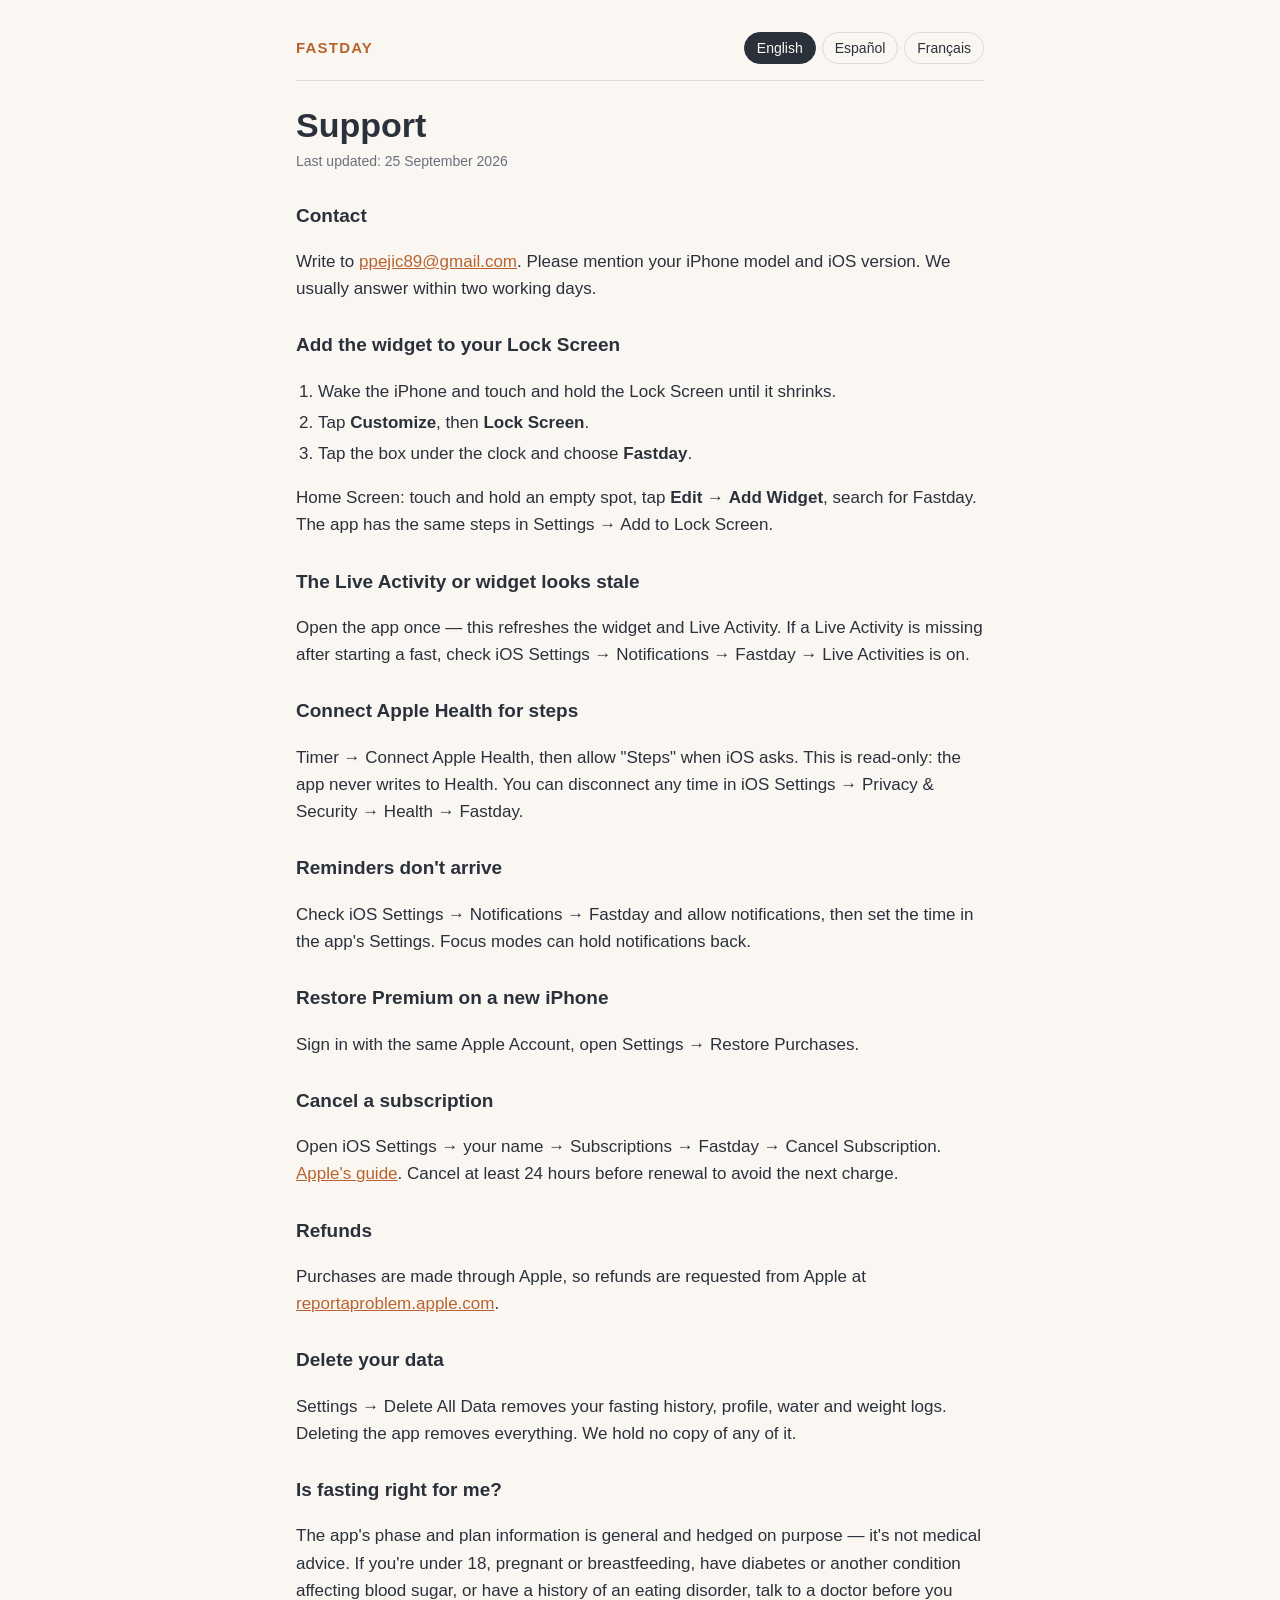
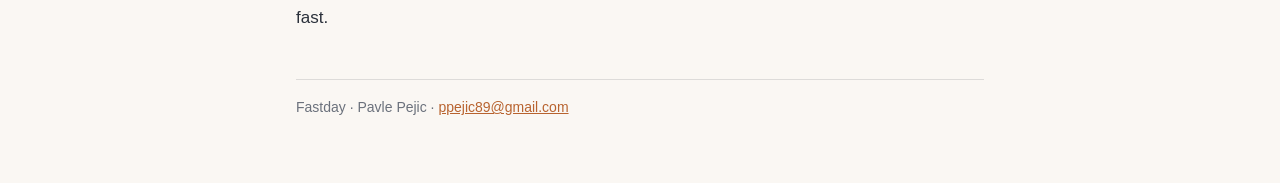
==== legal/fasting/support/index.html @ 1cad2029 "Fastday legal pages" ====
<!doctype html>
<html lang="en">
<head>
<meta charset="utf-8">
<meta name="viewport" content="width=device-width, initial-scale=1">
<meta name="color-scheme" content="light dark">
<title>Support — Fastday</title>
<link rel="stylesheet" href="../../../style.css">
<script>
(function(){document.documentElement.classList.add('js');
var langs=['en','es','fr'];var q=new URLSearchParams(location.search).get('lang');
var pref=(q||(navigator.languages||[navigator.language||'en'])[0]||'en').slice(0,2).toLowerCase();
if(langs.indexOf(pref)<0)pref='en';
function show(l){document.querySelectorAll('section[lang]').forEach(function(s){s.classList.toggle('on',s.lang===l)});
document.querySelectorAll('nav.lang button').forEach(function(b){b.setAttribute('aria-pressed',b.dataset.l===l)});
document.documentElement.lang=l;var h=document.querySelector('section.on h1');if(h)document.title=h.textContent+' — Fastday';}
document.addEventListener('DOMContentLoaded',function(){document.querySelectorAll('nav.lang button').forEach(function(b){b.onclick=function(){show(b.dataset.l)}});show(pref);});
})();
</script>
</head>
<body>
<main>
<header><a class="brand" href="/fasting-legal/">Fastday</a><nav class="lang" aria-label="Language"><button data-l="en">English</button><button data-l="es">Español</button><button data-l="fr">Français</button></nav></header>
<section lang="en">
<h1>Support</h1>
<p class="updated">Last updated: 25 September 2026</p>
<h2>Contact</h2>
<p>Write to <a href="mailto:ppejic89@gmail.com">ppejic89@gmail.com</a>. Please mention your iPhone model and iOS version. We usually answer within two working days.</p>
<h2>Add the widget to your Lock Screen</h2>
<ol><li>Wake the iPhone and touch and hold the Lock Screen until it shrinks.</li><li>Tap <b>Customize</b>, then <b>Lock Screen</b>.</li><li>Tap the box under the clock and choose <b>Fastday</b>.</li></ol><p>Home Screen: touch and hold an empty spot, tap <b>Edit</b> → <b>Add Widget</b>, search for Fastday. The app has the same steps in Settings → Add to Lock Screen.</p>
<h2>The Live Activity or widget looks stale</h2>
<p>Open the app once — this refreshes the widget and Live Activity. If a Live Activity is missing after starting a fast, check iOS Settings → Notifications → Fastday → Live Activities is on.</p>
<h2>Connect Apple Health for steps</h2>
<p>Timer → Connect Apple Health, then allow "Steps" when iOS asks. This is read-only: the app never writes to Health. You can disconnect any time in iOS Settings → Privacy & Security → Health → Fastday.</p>
<h2>Reminders don't arrive</h2>
<p>Check iOS Settings → Notifications → Fastday and allow notifications, then set the time in the app's Settings. Focus modes can hold notifications back.</p>
<h2>Restore Premium on a new iPhone</h2>
<p>Sign in with the same Apple Account, open Settings → Restore Purchases.</p>
<h2>Cancel a subscription</h2>
<p>Open iOS Settings → your name → Subscriptions → Fastday → Cancel Subscription. <a href="https://support.apple.com/118428">Apple's guide</a>. Cancel at least 24 hours before renewal to avoid the next charge.</p>
<h2>Refunds</h2>
<p>Purchases are made through Apple, so refunds are requested from Apple at <a href="https://reportaproblem.apple.com">reportaproblem.apple.com</a>.</p>
<h2>Delete your data</h2>
<p>Settings → Delete All Data removes your fasting history, profile, water and weight logs. Deleting the app removes everything. We hold no copy of any of it.</p>
<h2>Is fasting right for me?</h2>
<p>The app's phase and plan information is general and hedged on purpose — it's not medical advice. If you're under 18, pregnant or breastfeeding, have diabetes or another condition affecting blood sugar, or have a history of an eating disorder, talk to a doctor before you fast.</p>
</section>
<section lang="es">
<h1>Soporte</h1>
<p class="updated">Última actualización: 25 de septiembre de 2026</p>
<h2>Contacto</h2>
<p>Escribe a <a href="mailto:ppejic89@gmail.com">ppejic89@gmail.com</a>. Indica tu modelo de iPhone y la versión de iOS. Solemos responder en dos días laborables.</p>
<h2>Añadir el widget a la pantalla bloqueada</h2>
<ol><li>Activa el iPhone y mantén pulsada la pantalla bloqueada hasta que se reduzca.</li><li>Toca <b>Personalizar</b> y luego <b>Pantalla bloqueada</b>.</li><li>Toca el recuadro bajo el reloj y elige <b>Fastday</b>.</li></ol><p>Pantalla de inicio: mantén pulsado un espacio vacío, toca <b>Editar</b> → <b>Añadir widget</b> y busca Fastday. La app muestra los mismos pasos en Ajustes → Añadir a la pantalla bloqueada.</p>
<h2>La Actividad en Vivo o el widget se ven desactualizados</h2>
<p>Abre la app una vez: así se actualizan el widget y la Actividad en Vivo. Si falta la Actividad en Vivo tras iniciar un ayuno, revisa Ajustes de iOS → Notificaciones → Fastday → Actividades en Vivo.</p>
<h2>Conectar Apple Salud para los pasos</h2>
<p>Temporizador → Conectar Apple Salud, y permite «Pasos» cuando iOS lo pida. Es de solo lectura: la app nunca escribe en Salud. Puedes desconectarlo cuando quieras en Ajustes de iOS → Privacidad y seguridad → Salud → Fastday.</p>
<h2>No llegan los recordatorios</h2>
<p>Revisa Ajustes de iOS → Notificaciones → Fastday y permite las notificaciones; luego elige la hora en los ajustes de la app. Los modos de concentración pueden retenerlas.</p>
<h2>Restaurar Premium en un iPhone nuevo</h2>
<p>Inicia sesión con la misma cuenta de Apple y abre Ajustes → Restaurar compras.</p>
<h2>Cancelar la suscripción</h2>
<p>Ajustes de iOS → tu nombre → Suscripciones → Fastday → Cancelar suscripción. <a href="https://support.apple.com/118428">Guía de Apple</a>. Cancela al menos 24 horas antes de la renovación para evitar el siguiente cobro.</p>
<h2>Reembolsos</h2>
<p>Las compras se hacen a través de Apple, así que el reembolso se solicita a Apple en <a href="https://reportaproblem.apple.com">reportaproblem.apple.com</a>.</p>
<h2>Borrar tus datos</h2>
<p>Ajustes → Eliminar todos los datos borra tu historial de ayunos, tu perfil y tus registros de agua y peso. Eliminar la app lo borra todo. No guardamos ninguna copia.</p>
<h2>¿Es el ayuno adecuado para mí?</h2>
<p>La información de fases y planes de la app es general y deliberadamente cautelosa: no es consejo médico. Si eres menor de 18 años, estás embarazada o en periodo de lactancia, tienes diabetes u otra condición que afecte al azúcar en sangre, o tienes antecedentes de un trastorno alimentario, consulta a un médico antes de ayunar.</p>
</section>
<section lang="fr">
<h1>Assistance</h1>
<p class="updated">Dernière mise à jour : 25 septembre 2026</p>
<h2>Contact</h2>
<p>Écris à <a href="mailto:ppejic89@gmail.com">ppejic89@gmail.com</a> en précisant ton modèle d'iPhone et ta version d'iOS. Nous répondons en général sous deux jours ouvrés.</p>
<h2>Ajouter le widget à l'écran verrouillé</h2>
<ol><li>Réveille l'iPhone et reste appuyé sur l'écran verrouillé jusqu'à ce qu'il rétrécisse.</li><li>Touche <b>Personnaliser</b>, puis <b>Écran verrouillé</b>.</li><li>Touche le cadre sous l'horloge et choisis <b>Fastday</b>.</li></ol><p>Écran d'accueil : reste appuyé sur un espace vide, touche <b>Modifier</b> → <b>Ajouter un widget</b> et cherche Fastday. L'app montre les mêmes étapes dans Réglages → Ajouter à l'écran verrouillé.</p>
<h2>L'activité en direct ou le widget semble figé</h2>
<p>Ouvre l'app une fois : cela actualise le widget et l'activité en direct. Si l'activité en direct manque après le début d'un jeûne, vérifie Réglages iOS → Notifications → Fastday → Activités en direct.</p>
<h2>Connecter Apple Santé pour les pas</h2>
<p>Minuteur → Connecter Apple Santé, puis autorise « Pas » quand iOS le demande. C'est en lecture seule : l'app n'écrit jamais dans Santé. Tu peux déconnecter à tout moment dans Réglages iOS → Confidentialité et sécurité → Santé → Fastday.</p>
<h2>Les rappels n'arrivent pas</h2>
<p>Vérifie Réglages iOS → Notifications → Fastday et autorise les notifications, puis choisis l'heure dans les réglages de l'app. Les modes de concentration peuvent les retenir.</p>
<h2>Restaurer Premium sur un nouvel iPhone</h2>
<p>Connecte-toi avec le même compte Apple et ouvre Réglages → Restaurer les achats.</p>
<h2>Annuler un abonnement</h2>
<p>Réglages iOS → ton nom → Abonnements → Fastday → Annuler l'abonnement. <a href="https://support.apple.com/118428">Guide d'Apple</a>. Annule au moins 24 heures avant le renouvellement pour éviter le prochain prélèvement.</p>
<h2>Remboursements</h2>
<p>Les achats passent par Apple : le remboursement se demande à Apple sur <a href="https://reportaproblem.apple.com">reportaproblem.apple.com</a>.</p>
<h2>Supprimer tes données</h2>
<p>Réglages → Supprimer toutes les données efface ton historique de jeûne, ton profil et tes journaux d'eau et de poids. Supprimer l'app efface tout. Nous n'en gardons aucune copie.</p>
<h2>Le jeûne est-il fait pour moi ?</h2>
<p>Les informations de phases et de plans de l'app sont générales et volontairement prudentes : ce n'est pas un avis médical. Si tu as moins de 18 ans, si tu es enceinte ou allaitante, si tu es diabétique ou as une autre condition affectant la glycémie, ou si tu as des antécédents de troubles alimentaires, consulte un médecin avant de jeûner.</p>
</section>
<footer>Fastday · Pavle Pejic · <a href="mailto:ppejic89@gmail.com">ppejic89@gmail.com</a></footer>
</main>
</body>
</html>
---- style.css ----
:root{--bg:#FAF7F3;--ink:#2B313B;--muted:#6B717C;--accent:#B8632F;--line:rgba(43,49,59,.14);--card:#fff}
@media (prefers-color-scheme:dark){:root{--bg:#1F2430;--ink:#FFFFFF;--muted:#A9AFBA;--accent:#E08A52;--line:rgba(255,255,255,.16);--card:#2A303D}}
*{box-sizing:border-box}html{-webkit-text-size-adjust:100%}
body{margin:0;background:var(--bg);color:var(--ink);font:17px/1.6 -apple-system,BlinkMacSystemFont,"Segoe UI",Roboto,sans-serif}
main{max-width:720px;margin:0 auto;padding:32px 16px 64px}
header{display:flex;flex-wrap:wrap;align-items:baseline;justify-content:space-between;gap:12px;border-bottom:1px solid var(--line);padding-bottom:16px;margin-bottom:8px}
.brand{font:600 15px/1 -apple-system,sans-serif;letter-spacing:.08em;text-transform:uppercase;color:var(--accent);text-decoration:none}
nav.lang{display:flex;gap:6px}
nav.lang button{font:inherit;font-size:14px;border:1px solid var(--line);background:transparent;color:var(--ink);border-radius:999px;padding:4px 12px;cursor:pointer}
nav.lang button[aria-pressed=true]{background:var(--ink);color:var(--bg);border-color:var(--ink)}
h1{font:700 34px/1.2 -apple-system,sans-serif;margin:24px 0 4px}
h2{font-size:19px;margin:28px 0 6px}
.updated{color:var(--muted);font-size:14px;margin:0 0 8px}
a{color:var(--accent)}
ul,ol{padding-left:22px}li{margin:4px 0}
.cards{display:grid;gap:12px;margin-top:24px}
.cards a{display:block;padding:16px 18px;border:1px solid var(--line);border-radius:14px;background:var(--card);text-decoration:none;color:var(--ink);font-weight:600}
footer{margin-top:48px;color:var(--muted);font-size:14px;border-top:1px solid var(--line);padding-top:16px}
.js section[lang]{display:none}.js section[lang].on{display:block}
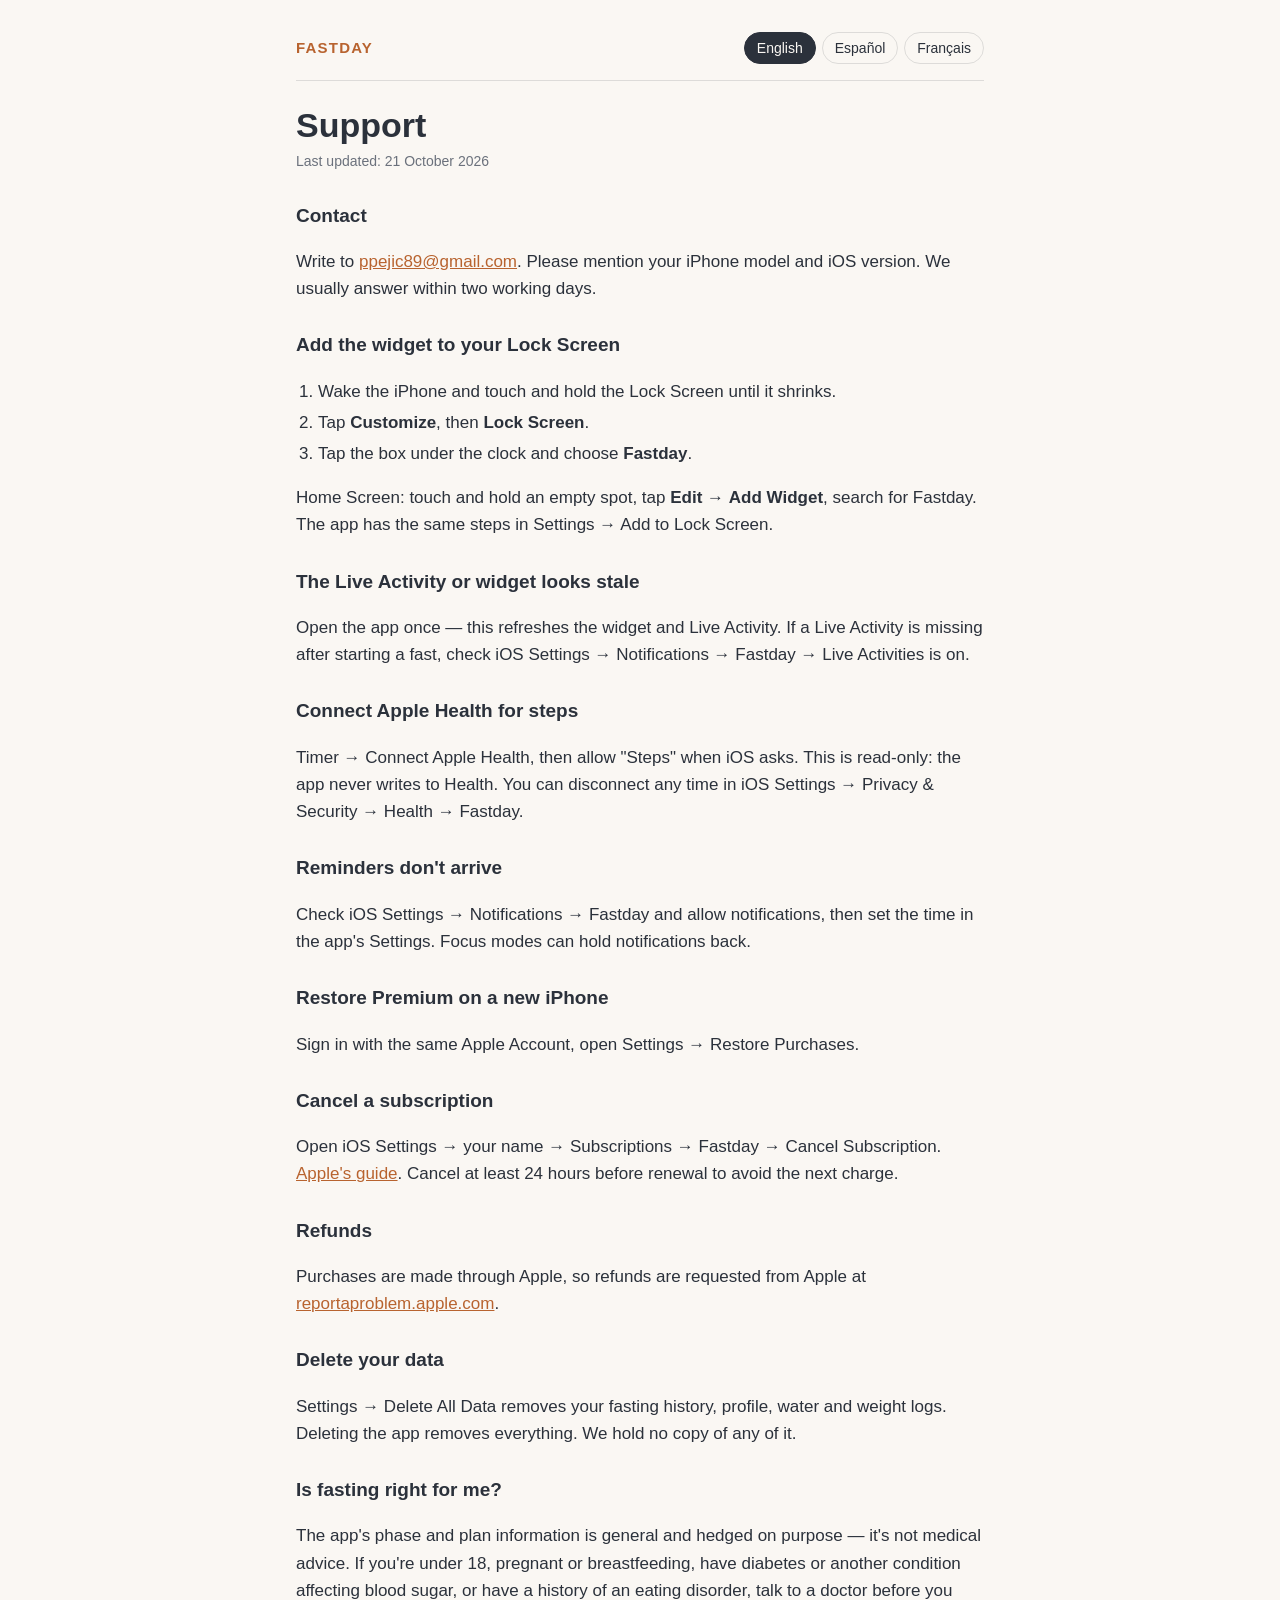
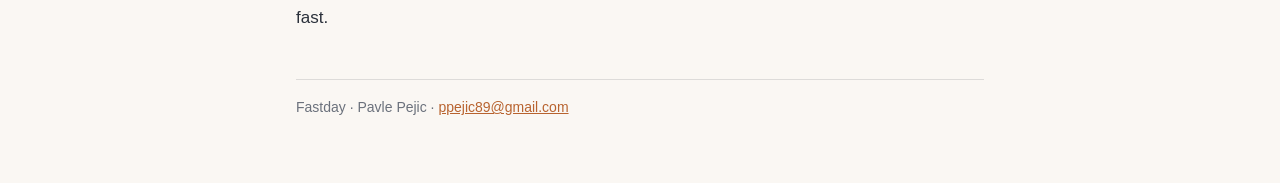
==== commit 5c6f649d: "Correct Fastday adult audience and subscription disclosures" ====
--- a/legal/fasting/support/index.html
+++ b/legal/fasting/support/index.html
@@ -23,7 +23,7 @@
 <header><a class="brand" href="/fasting-legal/">Fastday</a><nav class="lang" aria-label="Language"><button data-l="en">English</button><button data-l="es">Español</button><button data-l="fr">Français</button></nav></header>
 <section lang="en">
 <h1>Support</h1>
-<p class="updated">Last updated: 25 September 2026</p>
+<p class="updated">Last updated: 21 October 2026</p>
 <h2>Contact</h2>
 <p>Write to <a href="mailto:ppejic89@gmail.com">ppejic89@gmail.com</a>. Please mention your iPhone model and iOS version. We usually answer within two working days.</p>
 <h2>Add the widget to your Lock Screen</h2>
@@ -47,7 +47,7 @@
 </section>
 <section lang="es">
 <h1>Soporte</h1>
-<p class="updated">Última actualización: 25 de septiembre de 2026</p>
+<p class="updated">Última actualización: 21 de octubre de 2026</p>
 <h2>Contacto</h2>
 <p>Escribe a <a href="mailto:ppejic89@gmail.com">ppejic89@gmail.com</a>. Indica tu modelo de iPhone y la versión de iOS. Solemos responder en dos días laborables.</p>
 <h2>Añadir el widget a la pantalla bloqueada</h2>
@@ -71,7 +71,7 @@
 </section>
 <section lang="fr">
 <h1>Assistance</h1>
-<p class="updated">Dernière mise à jour : 25 septembre 2026</p>
+<p class="updated">Dernière mise à jour : 21 octobre 2026</p>
 <h2>Contact</h2>
 <p>Écris à <a href="mailto:ppejic89@gmail.com">ppejic89@gmail.com</a> en précisant ton modèle d'iPhone et ta version d'iOS. Nous répondons en général sous deux jours ouvrés.</p>
 <h2>Ajouter le widget à l'écran verrouillé</h2>
